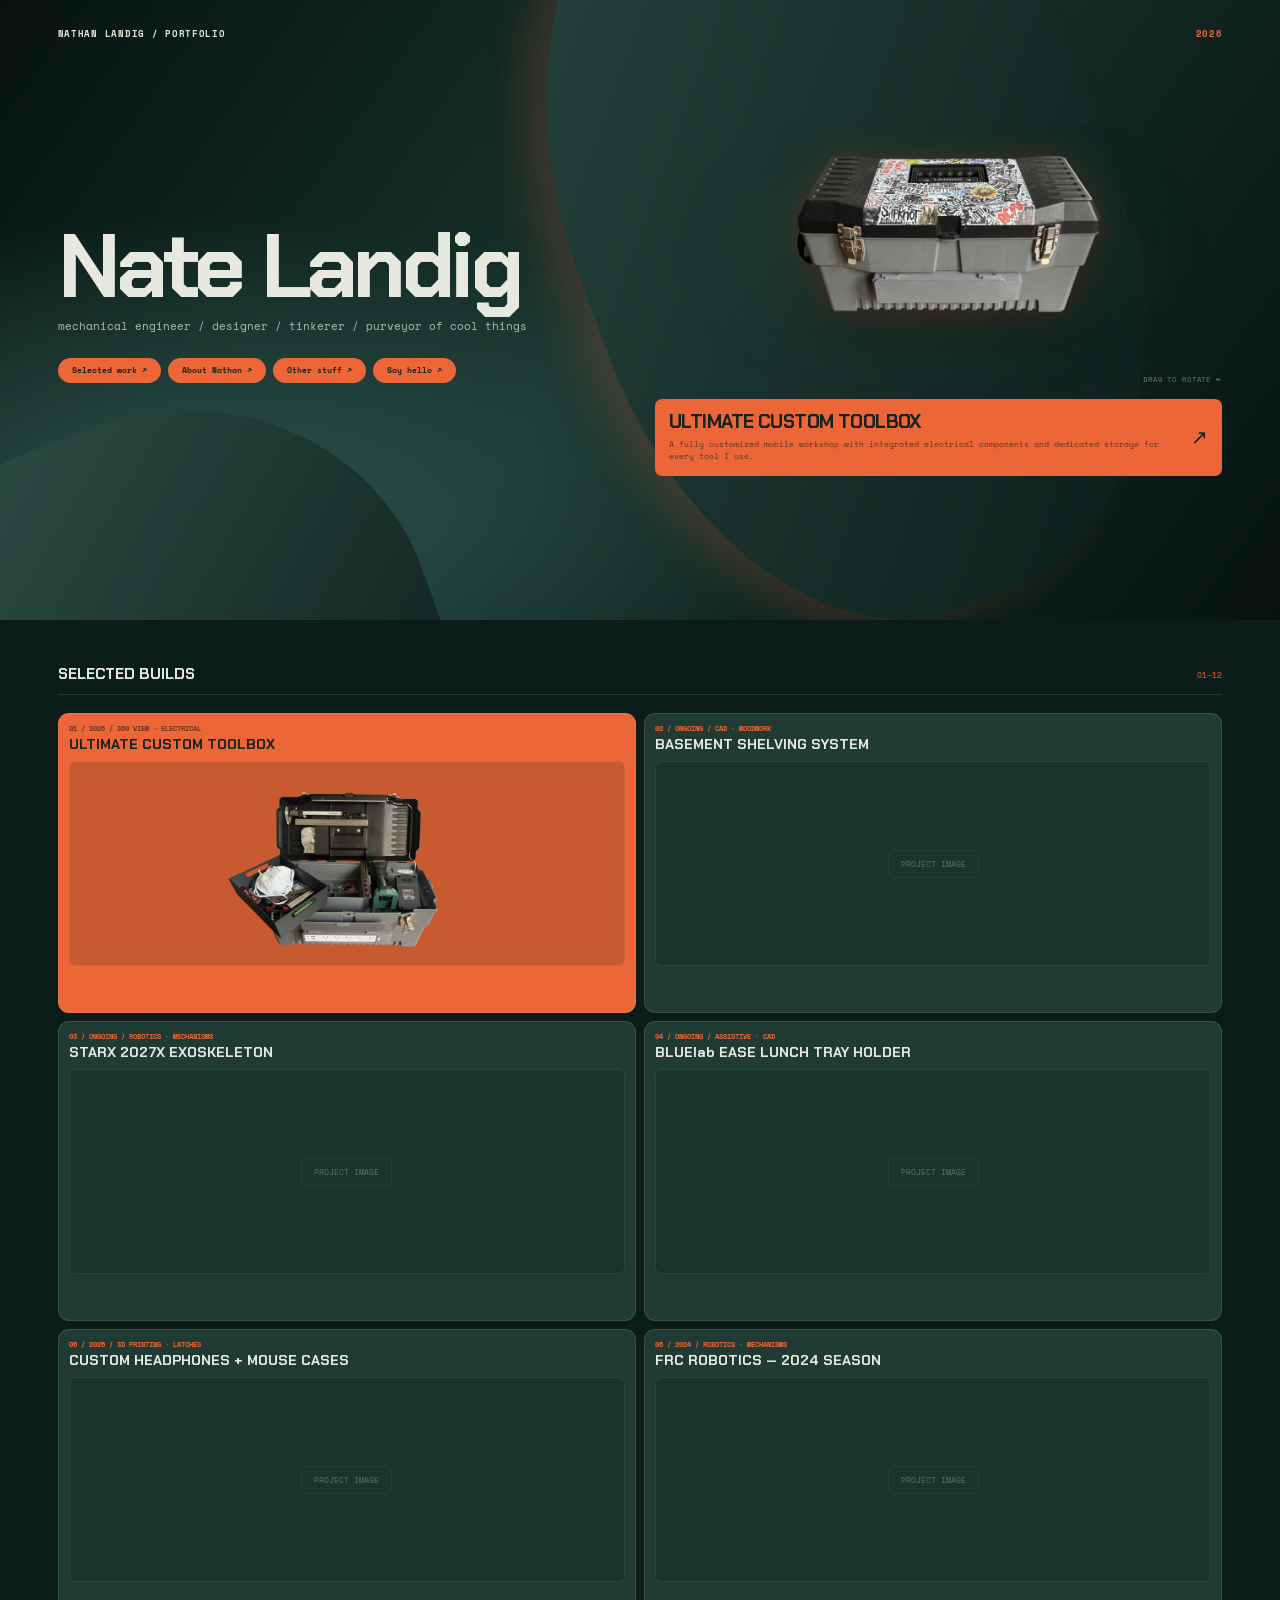
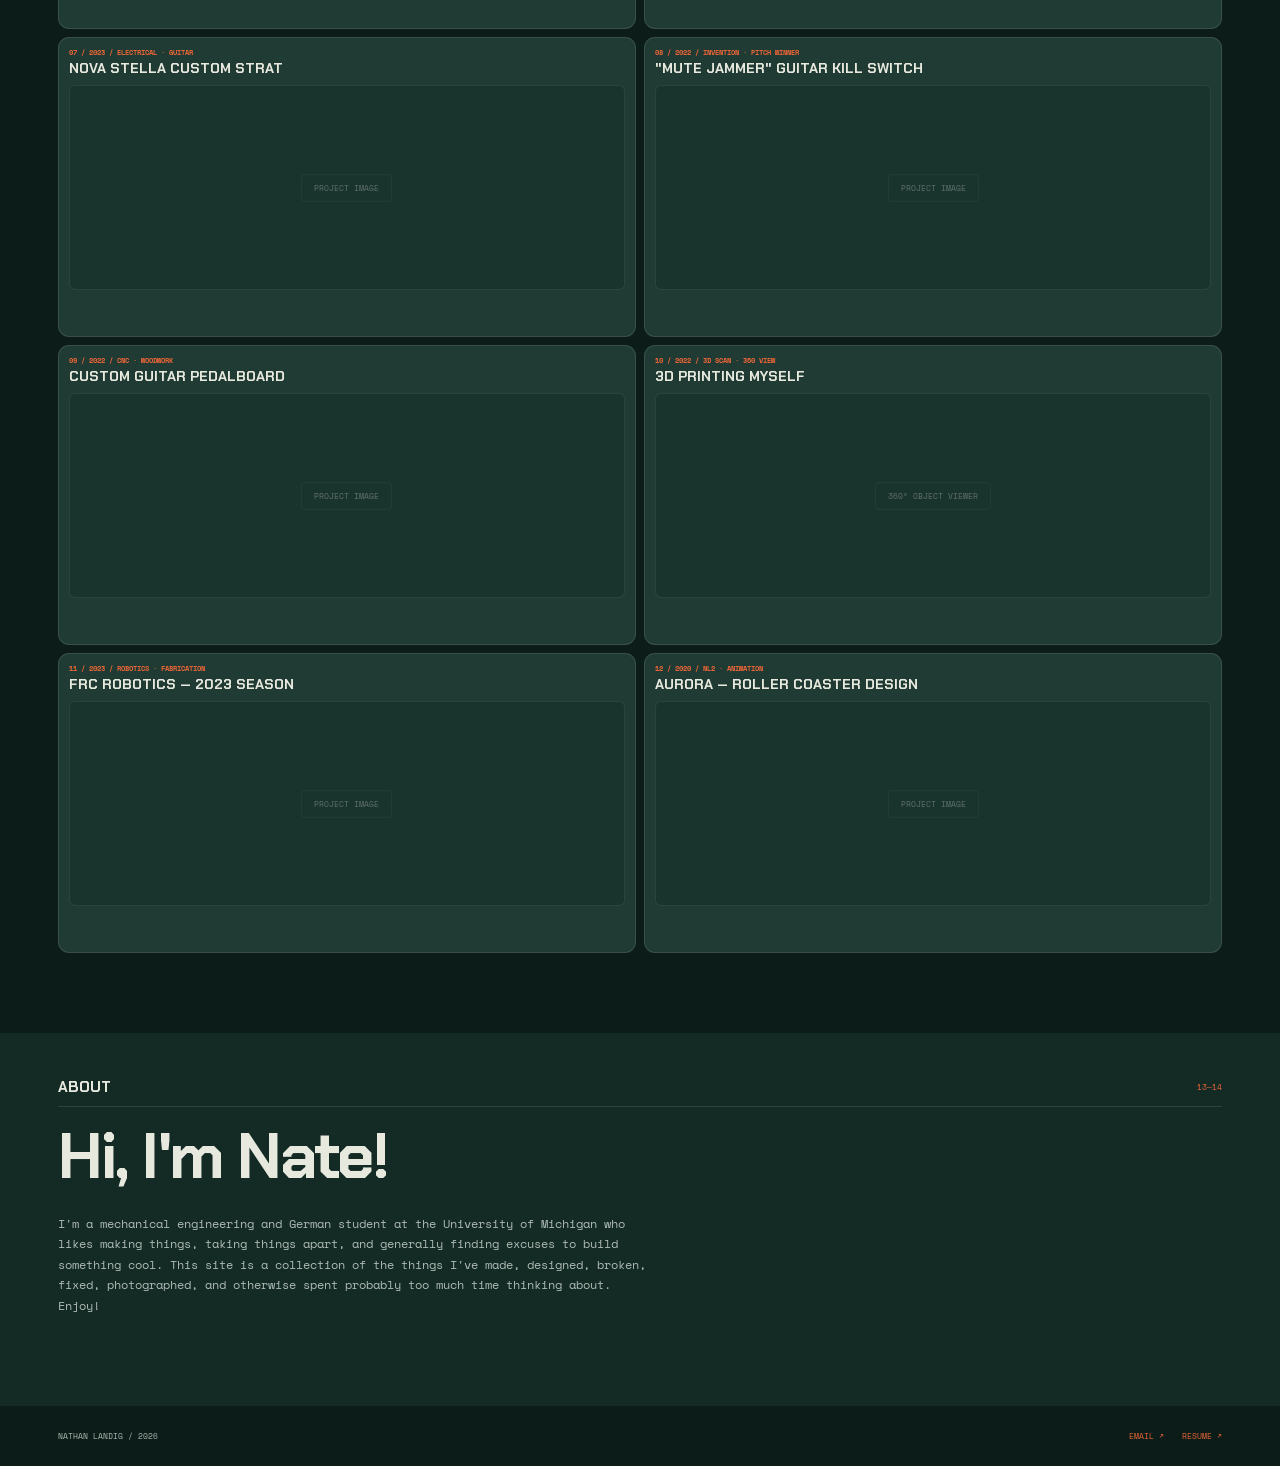
==== index.html @ bfc41d2f "Photos Added" ====
<!DOCTYPE html>
<html lang="en">

<head>
    <meta charset="UTF-8">
    <meta name="viewport" content="width=device-width, initial-scale=1.0">

    <title>Nate Landig | Mechanical Engineering Portfolio</title>

    <link rel="preconnect" href="https://fonts.googleapis.com">
    <link rel="preconnect" href="https://fonts.gstatic.com" crossorigin>

    <link
        href="https://fonts.googleapis.com/css2?family=Chakra+Petch:wght@400;500;600;700&family=Space+Mono:wght@400;700&display=swap"
        rel="stylesheet">

    <link rel="stylesheet" href="style.css">
</head>


<body>


    <!-- =====================================
         HERO
         ===================================== -->

    <section class="hero">

        <header class="top-bar">

            <div class="label">
                NATHAN LANDIG / PORTFOLIO
            </div>

            <div class="date">
                2026
            </div>

        </header>


        <div class="hero-layout">


            <!-- LEFT SIDE -->

            <div class="hero-left">

                <div class="hero-text">

                    <h1>Nate Landig</h1>

                    <p>
                        mechanical engineer / designer / tinkerer / purveyor of cool things
                    </p>

                </div>

                <div class="hero-buttons">

                    <a href="#projects" class="button">
                        Selected work ↗
                    </a>

                    <a href="#about" class="button">
                        About Nathan ↗
                    </a>

                    <a href="other.html" class="button">
                        Other stuff ↗
                    </a>

                    <a href="https://mail.google.com/mail/?view=cm&fs=1&to=landig@umich.edu" class="button" target="_blank" rel="noopener noreferrer">Say hello ↗</a>

                </div>

            </div>

           <!-- RIGHT SIDE — FEATURED TOOLBOX -->
            <div class="featured-project">

                <div class="featured-viewer">

                    <div class="featured-glow"></div>

                    <img
                        id="homeViewer"
                        src="images/toolbox/360/pano-01.png"
                        alt="Ultimate Custom Toolbox"
                    >

                    <div class="viewer-hint">
                        DRAG TO ROTATE ↔
                    </div>

                </div>

                <a href="toolbox.html" class="featured-description">

                    <h2>
                        ULTIMATE CUSTOM TOOLBOX
                    </h2>

                    <p>
                        A fully customized mobile workshop with
                        integrated electrical components and dedicated
                        storage for every tool I use.
                    </p>

                    <span class="featured-arrow">↗</span>

                </a>

            </div>

        </div>

    </section>



    <!-- =====================================
         PROJECTS
         ===================================== -->

    <main id="projects" class="projects-section">

        <div class="section-heading">

            <h2>SELECTED BUILDS</h2>

            <span>01—12</span>

        </div>


        <div class="project-grid">


            <!-- 01 TOOLBOX -->

            <a href="toolbox.html" id="toolbox" class="project-card featured">

                <div class="project-meta">
                    01 / 2026 / 360 VIEW · ELECTRICAL
                </div>

                <h3>
                    ULTIMATE CUSTOM TOOLBOX
                </h3>

                <div class="project-image">
                    <img
                        src="images/toolbox/gallery/toolbox-03.png"
                        alt="Ultimate Custom Toolbox"
                    >
                </div>

            </a>


            <!-- 02 BASEMENT -->

            <a href="#" class="project-card">

                <div class="project-meta">
                    02 / ONGOING / CAD · WOODWORK
                </div>

                <h3>
                    BASEMENT SHELVING SYSTEM
                </h3>

                <div class="project-image">
                    <span>PROJECT IMAGE</span>
                </div>

            </a>


            <!-- 03 STARX -->

            <a href="#" class="project-card">

                <div class="project-meta">
                    03 / ONGOING / ROBOTICS · MECHANISMS
                </div>

                <h3>
                    STARX 2027X EXOSKELETON
                </h3>

                <div class="project-image">
                    <span>PROJECT IMAGE</span>
                </div>

            </a>


            <!-- 04 BLUELAB -->

            <a href="#" class="project-card">

                <div class="project-meta">
                    04 / ONGOING / ASSISTIVE · CAD
                </div>

                <h3>
                    BLUElab EASE LUNCH TRAY HOLDER
                </h3>

                <div class="project-image">
                    <span>PROJECT IMAGE</span>
                </div>

            </a>


            <!-- 05 HEADPHONE CASES -->

            <a href="#" class="project-card">

                <div class="project-meta">
                    05 / 2025 / 3D PRINTING · LATCHES
                </div>

                <h3>
                    CUSTOM HEADPHONES + MOUSE CASES
                </h3>

                <div class="project-image">
                    <span>PROJECT IMAGE</span>
                </div>

            </a>


            <!-- 06 FRC 2024 -->

            <a href="#" class="project-card">

                <div class="project-meta">
                    06 / 2024 / ROBOTICS · MECHANISMS
                </div>

                <h3>
                    FRC ROBOTICS — 2024 SEASON
                </h3>

                <div class="project-image">
                    <span>PROJECT IMAGE</span>
                </div>

            </a>


            <!-- 07 NOVA STELLA -->

            <a href="#" class="project-card">

                <div class="project-meta">
                    07 / 2023 / ELECTRICAL · GUITAR
                </div>

                <h3>
                    NOVA STELLA CUSTOM STRAT
                </h3>

                <div class="project-image">
                    <span>PROJECT IMAGE</span>
                </div>

            </a>


            <!-- 08 MUTE JAMMER -->

            <a href="#" class="project-card">

                <div class="project-meta">
                    08 / 2022 / INVENTION · PITCH WINNER
                </div>

                <h3>
                    "MUTE JAMMER" GUITAR KILL SWITCH
                </h3>

                <div class="project-image">
                    <span>PROJECT IMAGE</span>
                </div>

            </a>


            <!-- 09 PEDALBOARD -->

            <a href="#" class="project-card">

                <div class="project-meta">
                    09 / 2022 / CNC · WOODWORK
                </div>

                <h3>
                    CUSTOM GUITAR PEDALBOARD
                </h3>

                <div class="project-image">
                    <span>PROJECT IMAGE</span>
                </div>

            </a>


            <!-- 10 3D PRINTING MYSELF -->

            <a href="#" class="project-card">

                <div class="project-meta">
                    10 / 2022 / 3D SCAN · 360 VIEW
                </div>

                <h3>
                    3D PRINTING MYSELF
                </h3>

                <div class="project-image">
                    <span>360° OBJECT VIEWER</span>
                </div>

            </a>


            <!-- 11 FRC 2023 -->

            <a href="#" class="project-card">

                <div class="project-meta">
                    11 / 2023 / ROBOTICS · FABRICATION
                </div>

                <h3>
                    FRC ROBOTICS — 2023 SEASON
                </h3>

                <div class="project-image">
                    <span>PROJECT IMAGE</span>
                </div>

            </a>


            <!-- 12 AURORA -->

            <a href="#" class="project-card">

                <div class="project-meta">
                    12 / 2020 / NL2 · ANIMATION
                </div>

                <h3>
                    AURORA — ROLLER COASTER DESIGN
                </h3>

                <div class="project-image">
                    <span>PROJECT IMAGE</span>
                </div>

            </a>


        </div>

    </main>



    <!-- =====================================
         ABOUT
         ===================================== -->

    <section id="about" class="about-section">

        <div class="section-heading">

            <h2>ABOUT</h2>

            <span>13—14</span>

        </div>


        <div class="about-content">

            <h2>
                Hi, I'm Nate!
            </h2>

            <p>
                I'm a mechanical engineering and German student at the University of Michigan who likes making things, taking 
                things apart, and generally finding excuses to build something cool. This site is a collection of the things 
                I've made, designed, broken, fixed, photographed, and otherwise spent probably too much time thinking about. Enjoy!
            </p>

        </div>

    </section>



    <!-- =====================================
         FOOTER
         ===================================== -->

    <footer id="contact">

        <div>
            NATHAN LANDIG / 2026
        </div>

        <div>

            <a href="https://mail.google.com/mail/?view=cm&fs=1&to=landig@umich.edu" target="_blank" rel="noopener noreferrer">EMAIL ↗</a>

            <a href="resume/Nate_Landig_Resume.pdf" download>
                RESUME ↗
            </a>

        </div>

    </footer>


    <script src="script.js"></script>

</body>

</html>
---- style.css ----
:root {

    --background: #0c1c18;
    --dark-teal: #142a25;

    --card: #203a34;
    --card-hover: #29463f;

    --orange: #ec6637;
    --orange-hover: #f17445;
    --orange-dark: #c85a32;

    --white: #e7e9de;
    --muted: #aebbb4;

    --border: rgba(231, 233, 222, 0.12);
}


/* =========================================
   RESET
   ========================================= */

* {
    box-sizing: border-box;
    margin: 0;
    padding: 0;
}


html {
    scroll-behavior: smooth;
}


body {
    background: var(--background);
    color: var(--white);

    font-family: "Chakra Petch", sans-serif;

    line-height: 1.3;
}


a {
    color: inherit;
    text-decoration: none;
}


/* =========================================
   HERO
   ========================================= */

.hero {

    min-height: 620px;

    position: relative;

    overflow: hidden;

    padding: 28px 4.5% 45px;

    background:

        radial-gradient(
            ellipse at 70% 45%,
            rgba(236, 102, 55, 0.30),
            transparent 22%
        ),

        radial-gradient(
            ellipse at 15% 80%,
            rgba(49, 91, 81, 0.8),
            transparent 40%
        ),

        linear-gradient(
            125deg,
            #071310,
            #18332d 48%,
            #071310
        );
}


/* Abstract background shapes */

.hero::before,
.hero::after {

    content: "";

    position: absolute;

    pointer-events: none;

    border-radius: 45%;

    transform: rotate(-20deg);
}


.hero::before {

    width: 42vw;
    height: 90vh;

    top: -30%;
    left: 45%;

    background:
        linear-gradient(
            130deg,
            #27453e,
            #0b1c19
        );

    box-shadow:
        -25px 0 40px rgba(236, 102, 55, 0.18);
}


.hero::after {

    width: 45vw;
    height: 60vh;

    bottom: -55%;
    left: -10%;

    background:
        linear-gradient(
            140deg,
            #31534a,
            #0b1c19
        );
}


/* =========================================
   TOP BAR
   ========================================= */

.top-bar {

    position: relative;

    z-index: 10;

    display: flex;

    justify-content: space-between;

    align-items: center;
}


.label,
.date {

    font-family: "Space Mono", monospace;

    font-size: 9px;

    font-weight: 700;

    letter-spacing: 0.08em;
}


.date {
    color: var(--orange);
}


/* =========================================
   HERO LAYOUT
   ========================================= */

.hero-layout {

    position: relative;

    z-index: 5;

    display: grid;

    grid-template-columns: 1fr 1fr;

    gap: 30px;

    align-items: center;

    min-height: 520px;
}


/* =========================================
   HERO LEFT
   ========================================= */

.hero-left {
    padding-top: 10px;
}


.hero-text h1 {

    font-size: clamp(3rem, 7vw, 6rem);

    line-height: 0.9;

    font-weight: 700;

    letter-spacing: -0.05em;
}


.hero-text p {

    margin-top: 12px;

    color: var(--muted);

    font-family: "Space Mono", monospace;

    font-size: 11px;
}


/* =========================================
   HERO BUTTONS
   ========================================= */

.hero-buttons {

    display: flex;

    gap: 7px;

    margin-top: 25px;

    flex-wrap: wrap;
}


.button {

    display: inline-block;

    padding: 7px 14px;

    border-radius: 20px;

    background: var(--orange);

    color: #17231f;

    font-family: "Space Mono", monospace;

    font-size: 8px;

    font-weight: 700;

    transition:
        transform 0.2s ease,
        background 0.2s ease;
}


.button:hover {

    transform: translateY(-2px);

    background: var(--white);
}

/* =========================================
   FEATURED TOOLBOX
   ========================================= */

.featured-project {
    display: block;
    color: var(--white);
}

.featured-viewer {
    position: relative;
    height: 270px;

    display: flex;
    align-items: center;
    justify-content: center;

    overflow: hidden;

    background: transparent;
}

.featured-glow {
    position: absolute;

    width: 75%;
    height: 70%;

    left: 12.5%;
    top: 12%;

    border-radius: 50%;

    background:
        radial-gradient(
            ellipse,
            rgba(236, 102, 55, 0.30) 0%,
            rgba(236, 102, 55, 0.16) 30%,
            rgba(38, 91, 74, 0.16) 55%,
            transparent 75%
        );

    filter: blur(35px);

    pointer-events: none;
    z-index: 0;
}

#homeViewer {
    position: relative;

    width: 88%;
    height: 120%;

    object-fit: contain;

    z-index: 2;

    cursor: grab;

    user-select: none;
    -webkit-user-drag: none;

    filter:
        drop-shadow(
            0 0 16px
            rgba(236, 102, 55, 0.18)
        )
        drop-shadow(
            0 18px 28px
            rgba(0, 0, 0, 0.40)
        );
}

#homeViewer:active {
    cursor: grabbing;
}

.viewer-hint {
    position: absolute;

    bottom: 10px;
    left: 90%;

    transform: translateX(-50%);

    font-family: "Space Mono", monospace;
    font-size: 7px;

    color: var(--muted);

    letter-spacing: 0.12em;

    z-index: 4;

    white-space: nowrap;
}


/* =========================================
   FEATURED TOOLBOX LINK
   ========================================= */

.featured-description {
    position: relative;

    display: block;

    margin-top: 5px;

    padding: 13px 42px 14px 14px;

    border-radius: 7px;

    background: var(--orange);

    color: #17231f;

    transition:
        transform 0.2s ease,
        filter 0.2s ease;
}

.featured-description:hover {
    transform: translateY(-3px);
    filter: brightness(1.05);
}

.featured-description .featured-meta {
    margin-bottom: 7px;

    color: #71351f;

    font-family: "Space Mono", monospace;
    font-size: 7px;
    font-weight: 700;
}

.featured-description h2 {
    font-size: 19px;
    line-height: 1;
    letter-spacing: -0.03em;
}

.featured-description p {
    max-width: 500px;

    margin-top: 7px;

    font-family: "Space Mono", monospace;
    font-size: 8px;
    line-height: 1.5;

    opacity: 0.7;
}

.featured-arrow {
    position: absolute;

    right: 14px;
    top: 50%;

    transform: translateY(-50%);

    font-size: 20px;
}




/* =========================================
   360 VIEWER
   ========================================= */

.featured-viewer {

    position: relative;

    height: 270px;

    display: flex;

    align-items: center;

    justify-content: center;

    overflow: hidden;

    border-radius: 7px;

    background: transparent;
}



/* faint orange glow behind the toolbox */

.featured-viewer-glow {

    position: absolute;

    width: 65%;
    height: 75%;

    left: 17.5%;
    top: 10%;

    border-radius: 50%;

    background:
        radial-gradient(
            ellipse,
            rgba(236, 102, 55, 0.20),
            rgba(236, 102, 55, 0.06) 45%,
            transparent 72%
        );

    filter: blur(25px);

    pointer-events: none;
}


.viewer-placeholder {

    position: relative;

    z-index: 2;

    font-family: "Space Mono", monospace;

    font-size: 9px;

    color: var(--muted);

    opacity: 0.45;
}


.viewer-hint {

    position: absolute;

    z-index: 3;

    bottom: 10px;

    right: 12px;

    font-family: "Space Mono", monospace;

    font-size: 7px;

    color: var(--muted);

    opacity: 0.6;
}



/* =========================================
   FEATURED DESCRIPTION
   ========================================= */

.featured-description {

    padding: 13px 14px 14px;

    margin-top: 5px;

    border-radius: 7px;

    background: var(--orange);

    color: #17231f;
}


.featured-meta {

    margin-bottom: 7px;

    color: #71351f;

    font-family: "Space Mono", monospace;

    font-size: 7px;

    font-weight: 700;
}


.featured-description h2 {

    font-size: 19px;

    line-height: 1;

    letter-spacing: -0.03em;
}


.featured-description p {

    max-width: 500px;

    margin-top: 7px;

    font-family: "Space Mono", monospace;

    font-size: 8px;

    line-height: 1.5;

    opacity: 0.7;
}

/* =========================================
   PROJECT SECTION
   ========================================= */

.projects-section {

    padding: 45px 4.5% 80px;
}


.section-heading {

    display: flex;

    justify-content: space-between;

    align-items: center;

    margin-bottom: 18px;

    border-bottom: 1px solid var(--border);

    padding-bottom: 9px;
}


.section-heading h2 {

    font-size: 15px;

    font-weight: 700;
}


.section-heading span {

    color: var(--orange);

    font-family: "Space Mono", monospace;

    font-size: 8px;
}


/* =========================================
   PROJECT GRID
   ========================================= */

.project-grid {

    display: grid;

    grid-template-columns:
        repeat(2, minmax(0, 1fr));

    gap: 8px;
}


/* =========================================
   PROJECT CARD
   ========================================= */

.project-card {

    display: block;

    min-height: 300px;

    padding: 10px;

    border-radius: 11px;

    background: var(--card);

    border: 1px solid var(--border);

    transition:
        transform 0.25s ease,
        background 0.25s ease;
}


.project-card:hover {

    transform: translateY(-4px);

    background: var(--card-hover);
}


/* ONLY THE TOOLBOX CARD IS ORANGE */

.project-card.featured {

    background: var(--orange);

    color: #17231f;
}


.project-card.featured:hover {

    background: var(--orange-hover);
}


.project-meta {

    margin-bottom: 4px;

    color: var(--orange);

    font-family: "Space Mono", monospace;

    font-size: 7px;

    font-weight: 700;
}


.featured .project-meta {

    color: #71351f;
}


.project-card h3 {

    margin-bottom: 10px;

    font-size: 14px;

    line-height: 1.05;
}


/* =========================================
   PROJECT IMAGES
   ========================================= */

.project-image {

    height: 205px;

    display: flex;

    justify-content: center;

    align-items: center;

    overflow: hidden;

    border-radius: 6px;

    background: #19332d;

    border: 1px solid
        rgba(255, 255, 255, 0.08);
}

.project-image img {
    width: 100%;
    height: 100%;
    object-fit: contain;
    display: block;
}

.featured .project-image {

    background: var(--orange-dark);
}


.project-image span {

    padding: 8px 12px;

    border: 1px solid
        rgba(231, 233, 222, 0.15);

    border-radius: 4px;

    font-family: "Space Mono", monospace;

    font-size: 8px;

    opacity: 0.35;
}


/* =========================================
   ABOUT
   ========================================= */

.about-section {

    padding: 45px 4.5% 90px;

    background: var(--dark-teal);
}


.about-content {

    max-width: 800px;
}


.about-content h2 {

    font-size: clamp(2rem, 5vw, 4rem);

    line-height: 1;

    letter-spacing: -0.04em;
}


.about-content p {

    max-width: 600px;

    margin-top: 25px;

    color: var(--muted);

    font-family: "Space Mono", monospace;

    font-size: 12px;

    line-height: 1.7;
}


/* =========================================
   FOOTER
   ========================================= */

footer {

    display: flex;

    justify-content: space-between;

    gap: 20px;

    padding: 25px 4.5%;

    color: var(--muted);

    font-family: "Space Mono", monospace;

    font-size: 8px;
}


footer div:last-child {

    display: flex;

    gap: 18px;
}


footer a {

    color: var(--orange);
}


footer a:hover {

    color: var(--white);
}


/* =========================================
   MOBILE
   ========================================= */

@media (max-width: 700px) {

    .hero {

        min-height: auto;

        padding: 20px 6% 40px;
    }

    #homeViewer {
        width: 94%;
        height: 94%;
    }

    .hero-layout {

        grid-template-columns: 1fr;

        gap: 40px;

        min-height: auto;

        padding-top: 45px;
    }


    .featured-viewer {

        height: 230px;
    }


    .project-grid {

        grid-template-columns: 1fr;
    }


    .project-card {

        min-height: 270px;
    }


    .project-image {

        height: 180px;
    }


    footer {

        flex-direction: column;
    }

}
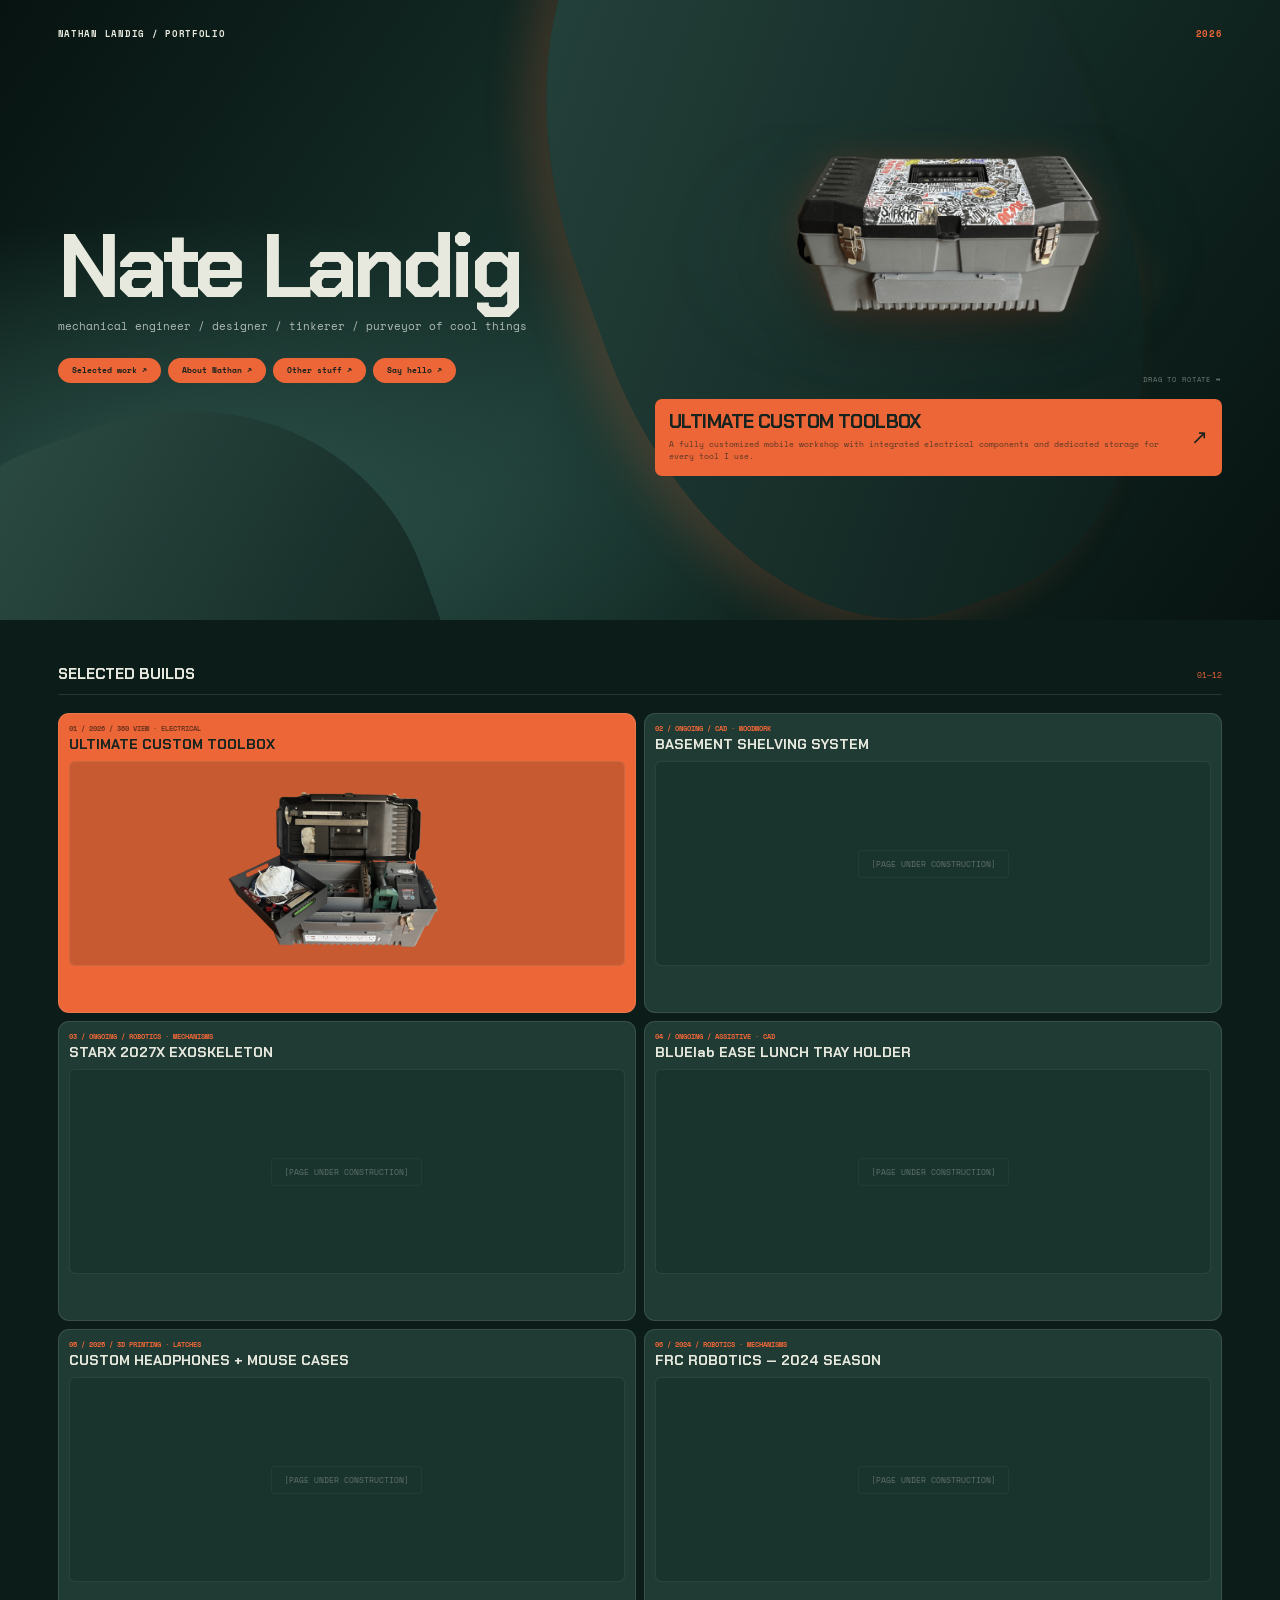
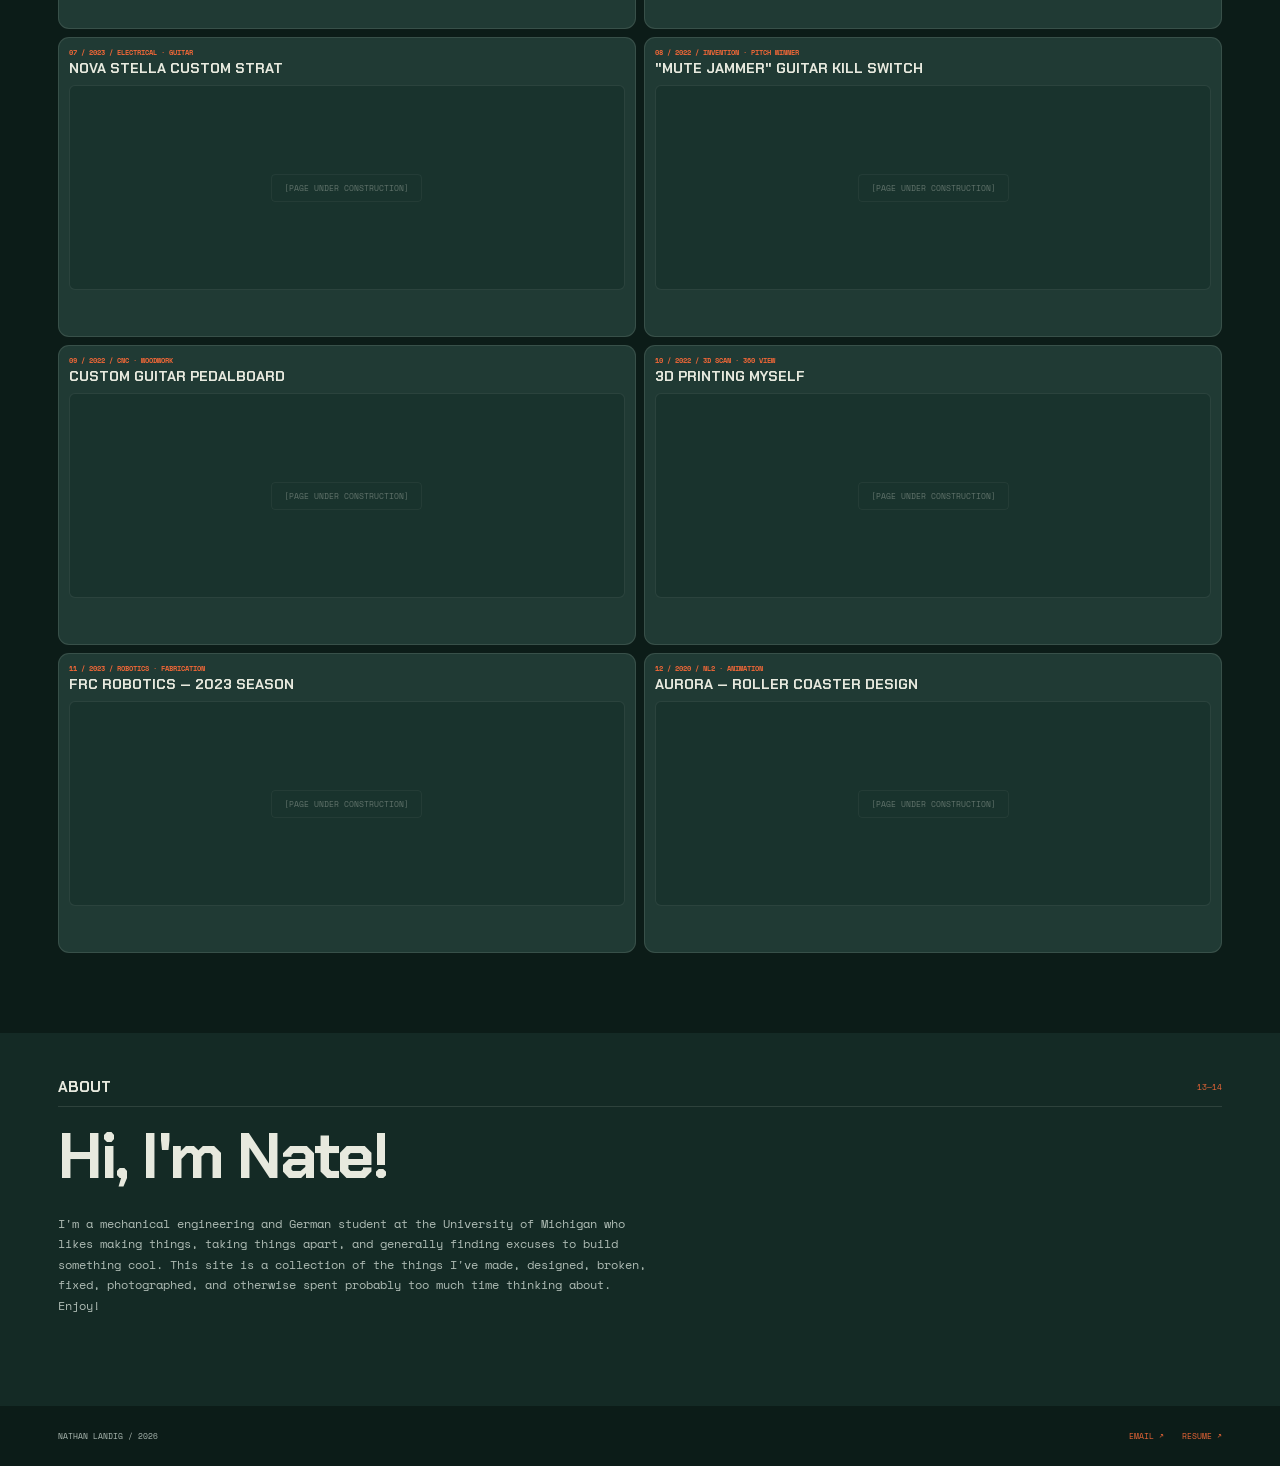
==== commit bcc1be28: "Favicon Added" ====
--- a/index.html
+++ b/index.html
@@ -4,6 +4,8 @@
 <head>
     <meta charset="UTF-8">
     <meta name="viewport" content="width=device-width, initial-scale=1.0">
+
+    <link rel="icon" type="image/png" href="favicon.png">
 
     <title>Nate Landig | Mechanical Engineering Portfolio</title>
 
@@ -173,7 +175,7 @@
                 </h3>
 
                 <div class="project-image">
-                    <span>PROJECT IMAGE</span>
+                    <span>[PAGE UNDER CONSTRUCTION]</span>
                 </div>
 
             </a>
@@ -192,7 +194,7 @@
                 </h3>
 
                 <div class="project-image">
-                    <span>PROJECT IMAGE</span>
+                    <span>[PAGE UNDER CONSTRUCTION]</span>
                 </div>
 
             </a>
@@ -211,7 +213,7 @@
                 </h3>
 
                 <div class="project-image">
-                    <span>PROJECT IMAGE</span>
+                    <span>[PAGE UNDER CONSTRUCTION]</span>
                 </div>
 
             </a>
@@ -230,7 +232,7 @@
                 </h3>
 
                 <div class="project-image">
-                    <span>PROJECT IMAGE</span>
+                    <span>[PAGE UNDER CONSTRUCTION]</span>
                 </div>
 
             </a>
@@ -249,7 +251,7 @@
                 </h3>
 
                 <div class="project-image">
-                    <span>PROJECT IMAGE</span>
+                    <span>[PAGE UNDER CONSTRUCTION]</span>
                 </div>
 
             </a>
@@ -268,7 +270,7 @@
                 </h3>
 
                 <div class="project-image">
-                    <span>PROJECT IMAGE</span>
+                    <span>[PAGE UNDER CONSTRUCTION]</span>
                 </div>
 
             </a>
@@ -287,7 +289,7 @@
                 </h3>
 
                 <div class="project-image">
-                    <span>PROJECT IMAGE</span>
+                    <span>[PAGE UNDER CONSTRUCTION]</span>
                 </div>
 
             </a>
@@ -306,7 +308,7 @@
                 </h3>
 
                 <div class="project-image">
-                    <span>PROJECT IMAGE</span>
+                    <span>[PAGE UNDER CONSTRUCTION]</span>
                 </div>
 
             </a>
@@ -325,7 +327,7 @@
                 </h3>
 
                 <div class="project-image">
-                    <span>360° OBJECT VIEWER</span>
+                    <span>[PAGE UNDER CONSTRUCTION]</span>
                 </div>
 
             </a>
@@ -344,7 +346,7 @@
                 </h3>
 
                 <div class="project-image">
-                    <span>PROJECT IMAGE</span>
+                    <span>[PAGE UNDER CONSTRUCTION]</span>
                 </div>
 
             </a>
@@ -363,7 +365,7 @@
                 </h3>
 
                 <div class="project-image">
-                    <span>PROJECT IMAGE</span>
+                    <span>[PAGE UNDER CONSTRUCTION]</span>
                 </div>
 
             </a>
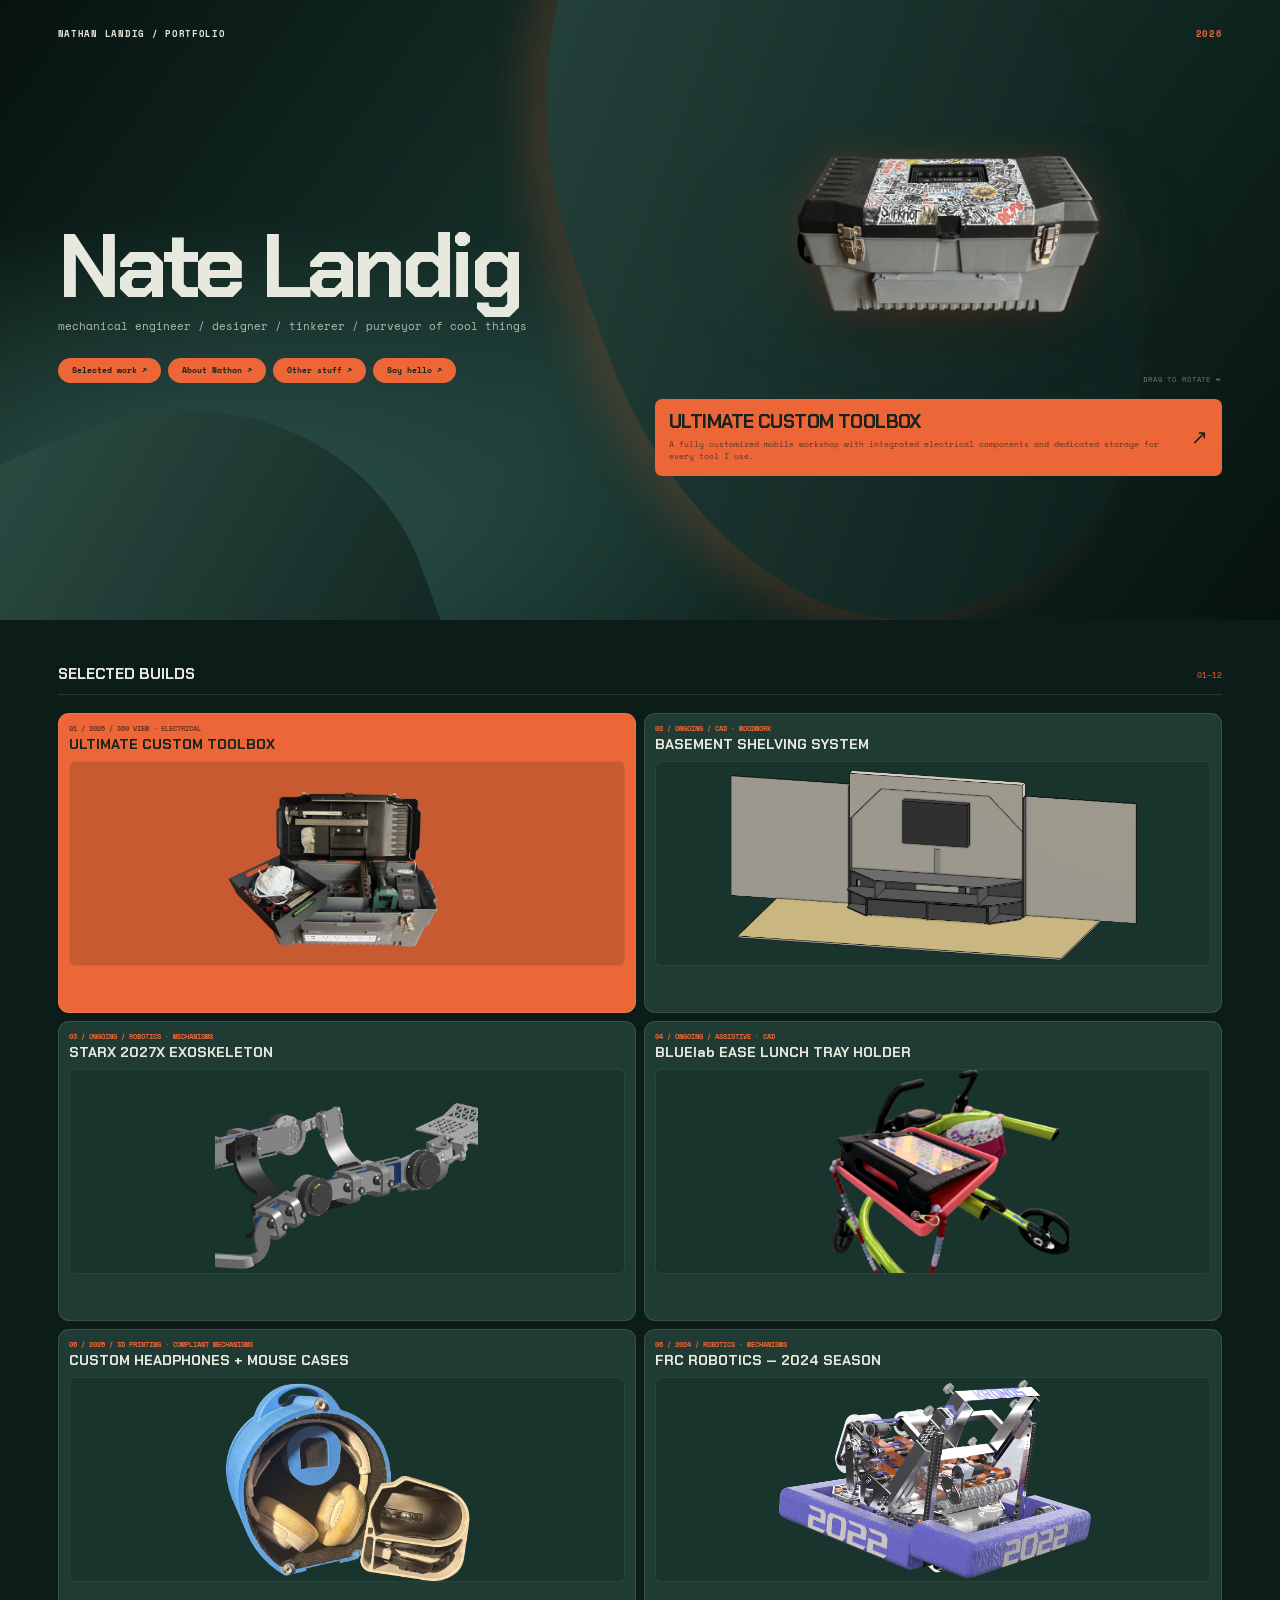
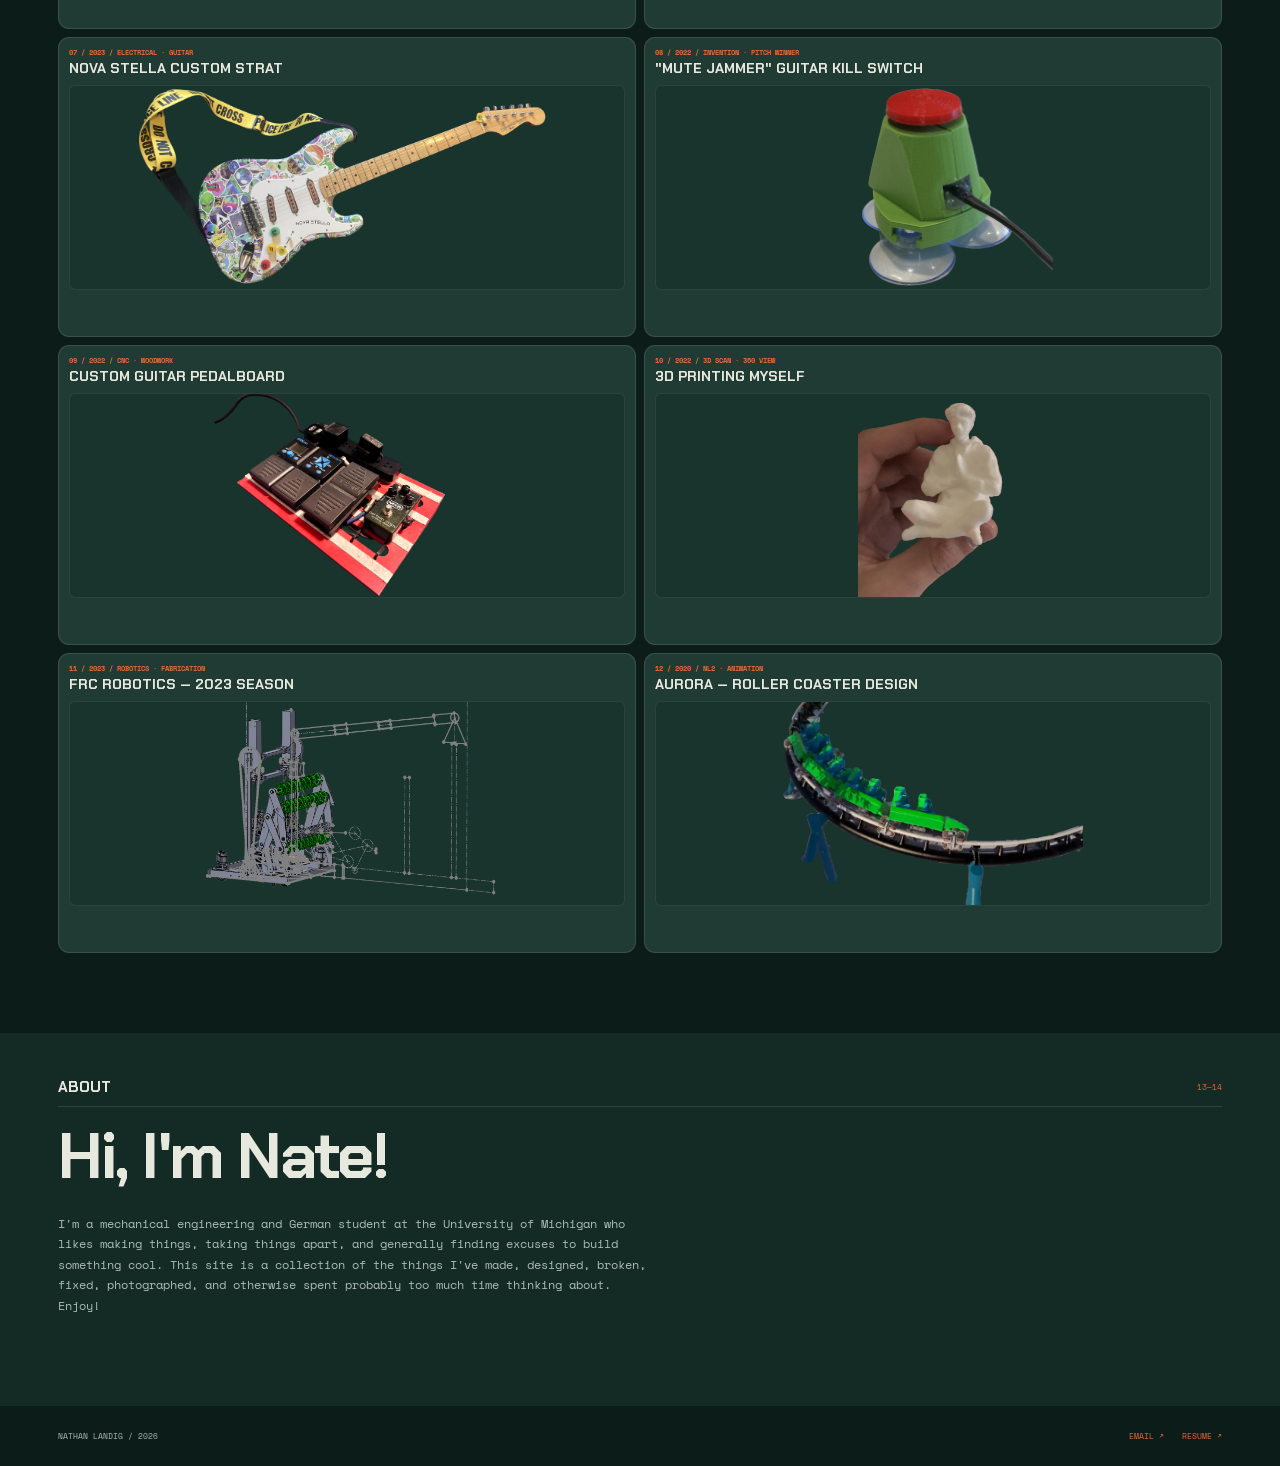
==== commit cc4ad0d1: "Added page thumbnails" ====
--- a/index.html
+++ b/index.html
@@ -175,7 +175,10 @@
                 </h3>
 
                 <div class="project-image">
-                    <span>[PAGE UNDER CONSTRUCTION]</span>
+                    <img
+                        src="images/basement_shelving/basement_shelving-01.png"
+                        alt="Basement Shelving Project"
+                    >
                 </div>
 
             </a>
@@ -194,7 +197,10 @@
                 </h3>
 
                 <div class="project-image">
-                    <span>[PAGE UNDER CONSTRUCTION]</span>
+                    <img
+                        src="images/starx27/starx27-01.png"
+                        alt="STARX 2027X Exoskeleton"
+                    >
                 </div>
 
             </a>
@@ -213,7 +219,10 @@
                 </h3>
 
                 <div class="project-image">
-                    <span>[PAGE UNDER CONSTRUCTION]</span>
+                    <img
+                        src="images/bluelab_ease/bluelab_ease-01.png"
+                        alt="BLUElab EASE Lunch Tray Holder"
+                    >
                 </div>
 
             </a>
@@ -224,7 +233,7 @@
             <a href="#" class="project-card">
 
                 <div class="project-meta">
-                    05 / 2025 / 3D PRINTING · LATCHES
+                    05 / 2025 / 3D PRINTING · COMPLIANT MECHANISMS
                 </div>
 
                 <h3>
@@ -232,7 +241,10 @@
                 </h3>
 
                 <div class="project-image">
-                    <span>[PAGE UNDER CONSTRUCTION]</span>
+                    <img
+                        src="images/cases/cases-01.png"
+                        alt="Custom Headphone and Mouse Cases"
+                    >
                 </div>
 
             </a>
@@ -251,7 +263,10 @@
                 </h3>
 
                 <div class="project-image">
-                    <span>[PAGE UNDER CONSTRUCTION]</span>
+                    <img
+                        src="images/frc2024/frc2024-01.png"
+                        alt="FRC Robotics Team 2022 - 2024 Season"
+                    >
                 </div>
 
             </a>
@@ -270,7 +285,10 @@
                 </h3>
 
                 <div class="project-image">
-                    <span>[PAGE UNDER CONSTRUCTION]</span>
+                    <img
+                        src="images/nova_stella/nova_stella-01.png"
+                        alt="Nova Stella Custom Strat"
+                    >
                 </div>
 
             </a>
@@ -289,7 +307,10 @@
                 </h3>
 
                 <div class="project-image">
-                    <span>[PAGE UNDER CONSTRUCTION]</span>
+                    <img
+                        src="images/mute_jammer/mute_jammer-01.png"
+                        alt="Mute Jammer"
+                    >
                 </div>
 
             </a>
@@ -308,7 +329,10 @@
                 </h3>
 
                 <div class="project-image">
-                    <span>[PAGE UNDER CONSTRUCTION]</span>
+                    <img
+                        src="images/pedalboard/pedalboard-01.png"
+                        alt="Custom Guitar Pedalboard"
+                    >
                 </div>
 
             </a>
@@ -327,7 +351,10 @@
                 </h3>
 
                 <div class="project-image">
-                    <span>[PAGE UNDER CONSTRUCTION]</span>
+                    <img
+                        src="images/self_print/self_print-01.png"
+                        alt="3D Printing Myself"
+                    >
                 </div>
 
             </a>
@@ -346,7 +373,10 @@
                 </h3>
 
                 <div class="project-image">
-                    <span>[PAGE UNDER CONSTRUCTION]</span>
+                    <img
+                        src="images/frc2023/frc2023-01.png"
+                        alt="FRC Robotics Team 2022 - 2023 Season"
+                    >
                 </div>
 
             </a>
@@ -365,7 +395,10 @@
                 </h3>
 
                 <div class="project-image">
-                    <span>[PAGE UNDER CONSTRUCTION]</span>
+                    <img
+                        src="images/aurora/aurora-01.png"
+                        alt="Roller Coaster Design - Aurora"
+                    >
                 </div>
 
             </a>
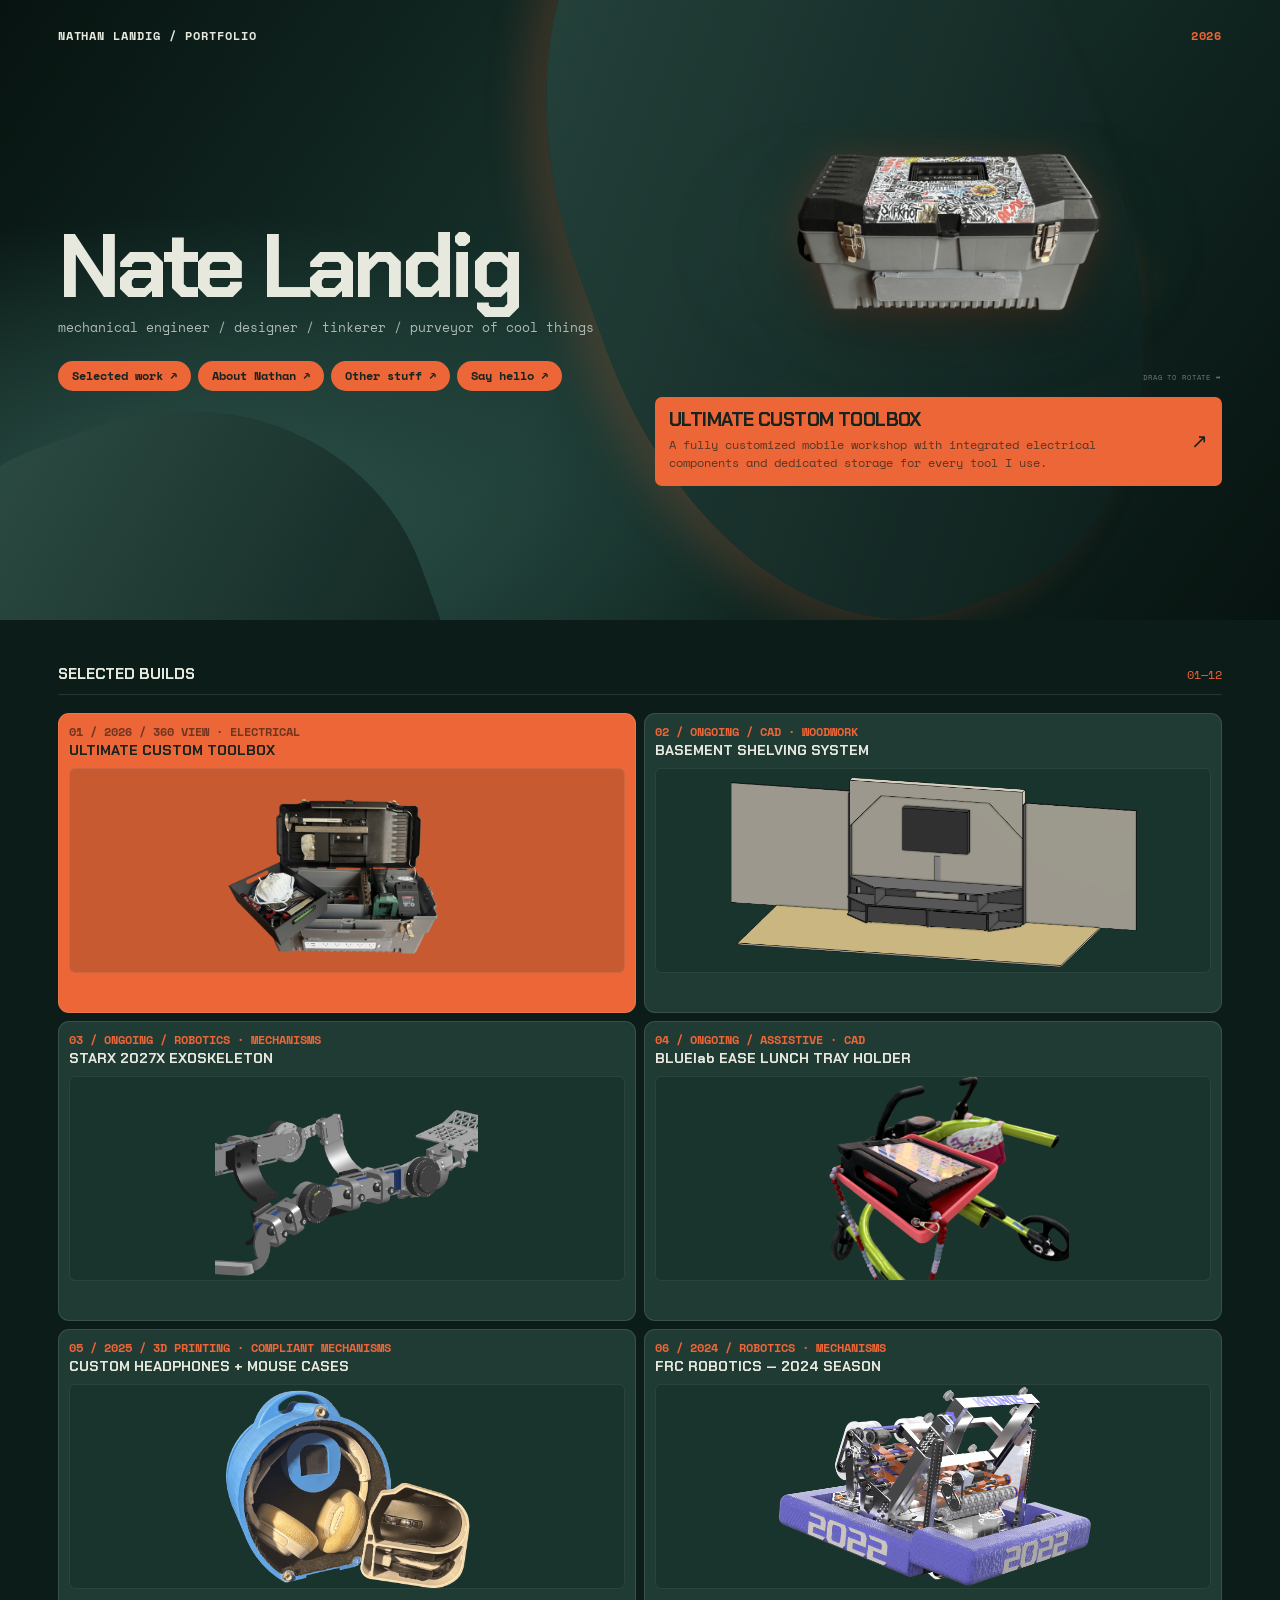
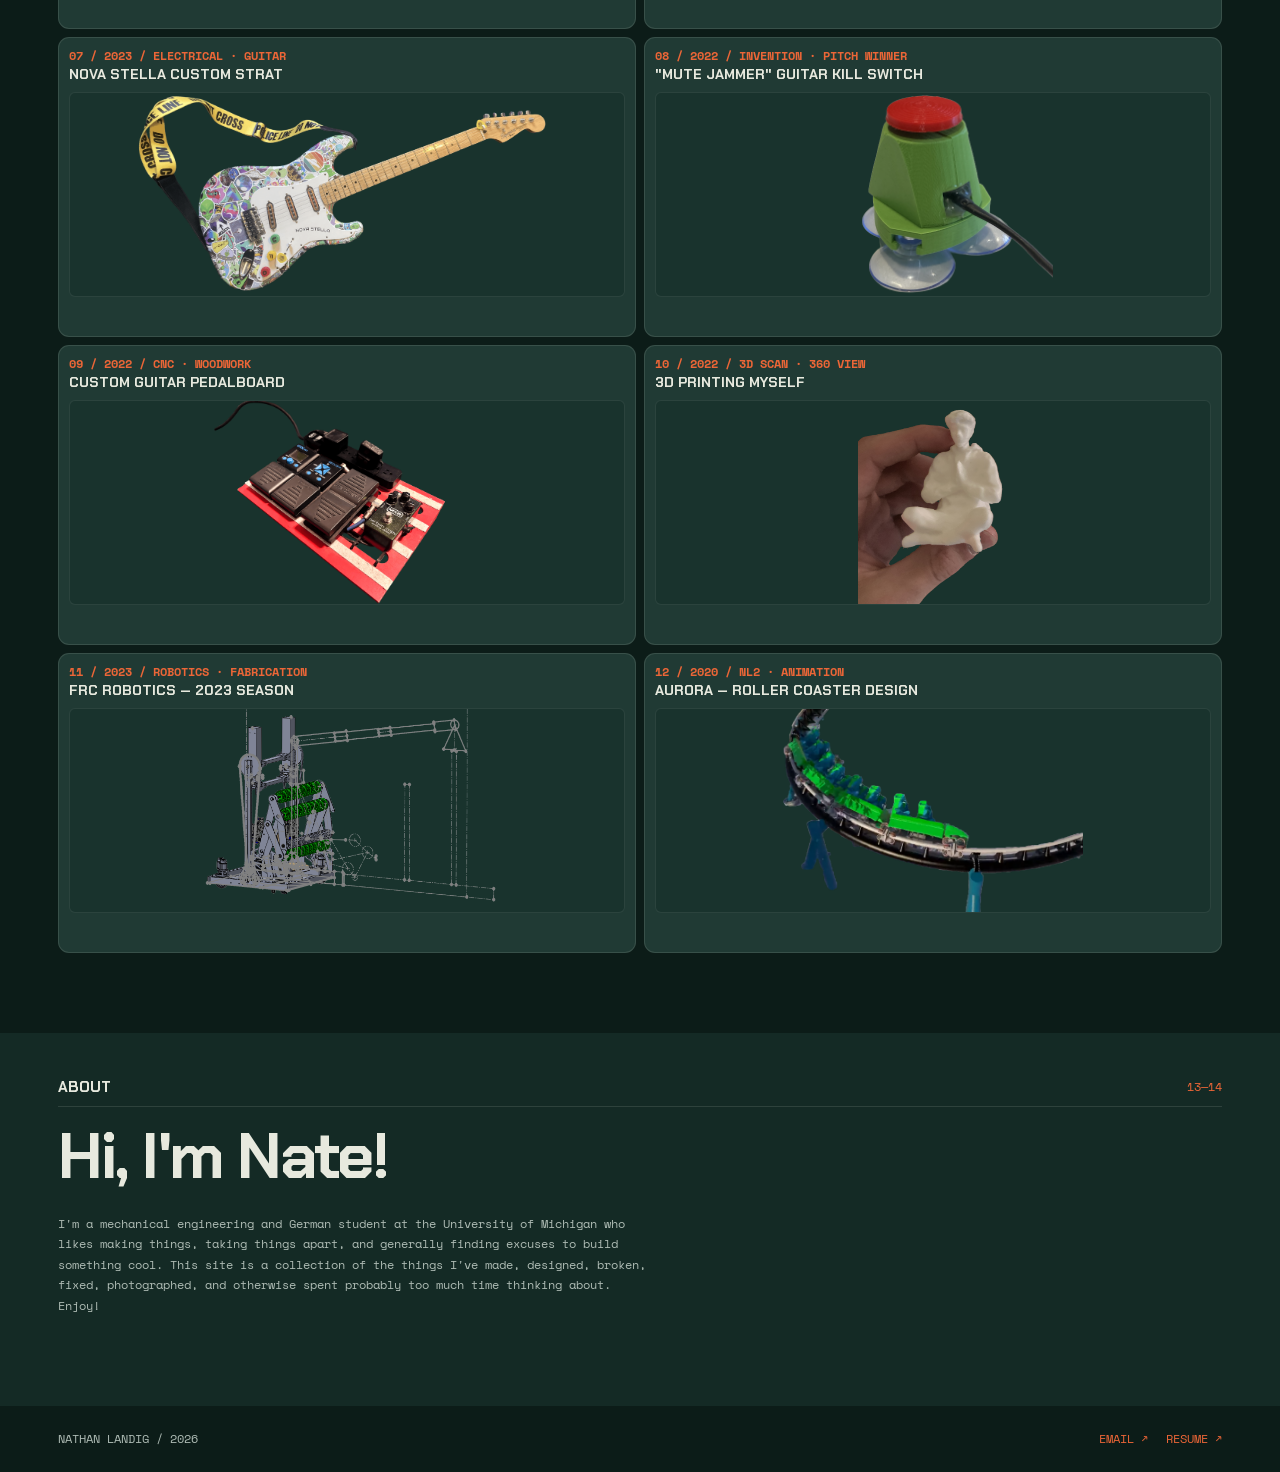
==== commit 50e425b8: "shelving system and starx pages added" ====
--- a/index.html
+++ b/index.html
@@ -164,7 +164,7 @@
 
             <!-- 02 BASEMENT -->
 
-            <a href="#" class="project-card">
+            <a href="basement_shelving.html" class="project-card">
 
                 <div class="project-meta">
                     02 / ONGOING / CAD · WOODWORK
@@ -186,7 +186,7 @@
 
             <!-- 03 STARX -->
 
-            <a href="#" class="project-card">
+            <a href="starx27.html" class="project-card">
 
                 <div class="project-meta">
                     03 / ONGOING / ROBOTICS · MECHANISMS
--- a/style.css
+++ b/style.css
@@ -163,7 +163,7 @@
 
     font-family: "Space Mono", monospace;
 
-    font-size: 9px;
+    font-size: 12px;
 
     font-weight: 700;
 
@@ -227,7 +227,7 @@
 
     font-family: "Space Mono", monospace;
 
-    font-size: 11px;
+    font-size: 13px;
 }
 
 
@@ -261,7 +261,7 @@
 
     font-family: "Space Mono", monospace;
 
-    font-size: 8px;
+    font-size: 12px;
 
     font-weight: 700;
 
@@ -412,7 +412,7 @@
     color: #71351f;
 
     font-family: "Space Mono", monospace;
-    font-size: 7px;
+    font-size: 12px;
     font-weight: 700;
 }
 
@@ -428,7 +428,7 @@
     margin-top: 7px;
 
     font-family: "Space Mono", monospace;
-    font-size: 8px;
+    font-size: 12px;
     line-height: 1.5;
 
     opacity: 0.7;
@@ -509,7 +509,7 @@
 
     font-family: "Space Mono", monospace;
 
-    font-size: 9px;
+    font-size: 12px;
 
     color: var(--muted);
 
@@ -564,7 +564,7 @@
 
     font-family: "Space Mono", monospace;
 
-    font-size: 7px;
+    font-size: 12px;
 
     font-weight: 700;
 }
@@ -588,7 +588,7 @@
 
     font-family: "Space Mono", monospace;
 
-    font-size: 8px;
+    font-size: 12px; /* CHANGES THE DESCRIPTION OF TOOLBOX TEXT SIZE*/
 
     line-height: 1.5;
 
@@ -635,7 +635,7 @@
 
     font-family: "Space Mono", monospace;
 
-    font-size: 8px;
+    font-size: 12px;
 }
 
 
@@ -710,7 +710,7 @@
 
     font-family: "Space Mono", monospace;
 
-    font-size: 7px;
+    font-size: 12px;
 
     font-weight: 700;
 }
@@ -780,7 +780,7 @@
 
     font-family: "Space Mono", monospace;
 
-    font-size: 8px;
+    font-size: 12px;
 
     opacity: 0.35;
 }
@@ -848,7 +848,7 @@
 
     font-family: "Space Mono", monospace;
 
-    font-size: 8px;
+    font-size: 12px;
 }
 
 
